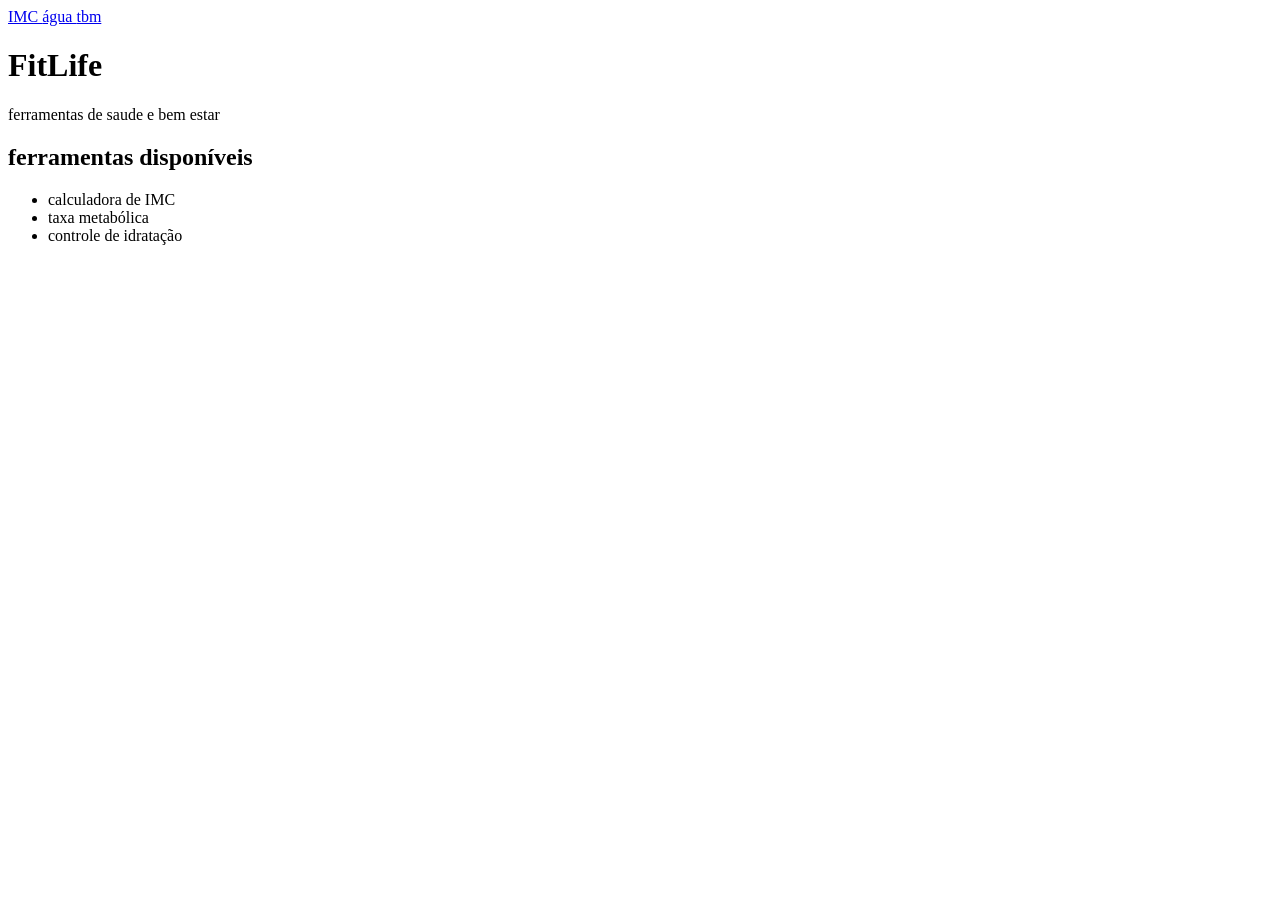
==== index.html @ dd8cd373 "adicionando fontes ao projeto" ====
<!DOCTYPE html>
<html lang="pt-BR">
<head>
    <meta charset="UTF-8">
    <meta name="viewport" content="width=device-width, initial-scale=1.0">
    <link rel="preconnect" href="https://fonts.googleapis.com">
    <link rel="preconnect" href="https://fonts.gstatic.com" crossorigin>
    <link href="https://fonts.googleapis.com/css2?family=Poppins:ital,wght@0,100;0,200;0,300;0,400;0,500;0,600;0,700;0,800;0,900;1,100;1,200;1,300;1,400;1,500;1,600;1,700;1,800;1,900&display=swap%22 rel="stylesheet">
    <title>FitLife</title>
</head>
<body style="font-family: poppins;">

    <a href="pages/IMC.html"> IMC </a>
    <a href="pages/water.html"> água </a>
    <a href="pages/tbm.html"> tbm </a>

    <h1>FitLife</h1>

    <p>ferramentas de saude e bem estar</p>

    <h2>ferramentas disponíveis</h2>
    <ul>
        <li>calculadora de IMC</li>
        <li>taxa metabólica</li>
        <li>controle de idratação</li>
    </ul>

</body>
</html>
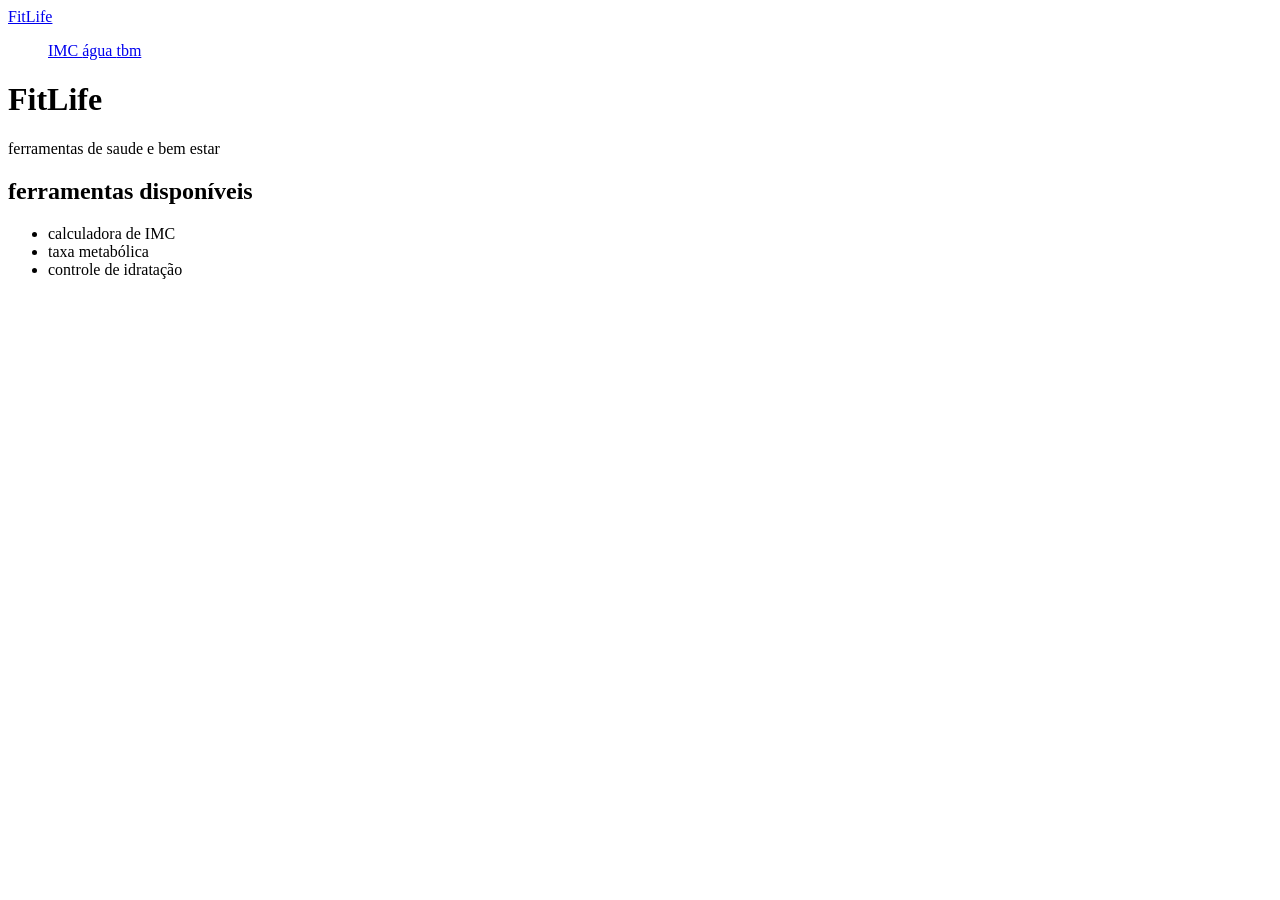
==== commit e34498c7: "adicionado a semantica para a navegação do site" ====
--- a/index.html
+++ b/index.html
@@ -10,9 +10,17 @@
 </head>
 <body style="font-family: poppins;">
 
-    <a href="pages/IMC.html"> IMC </a>
-    <a href="pages/water.html"> água </a>
-    <a href="pages/tbm.html"> tbm </a>
+    <nav>
+        <a href="index.html">FitLife</a>
+
+        <ul>
+            <a href="pages/IMC.html"> IMC </a>
+            <a href="pages/water.html"> água </a>
+            <a href="pages/tbm.html"> tbm </a>
+        </ul>
+
+    </nav>
+
 
     <h1>FitLife</h1>
 
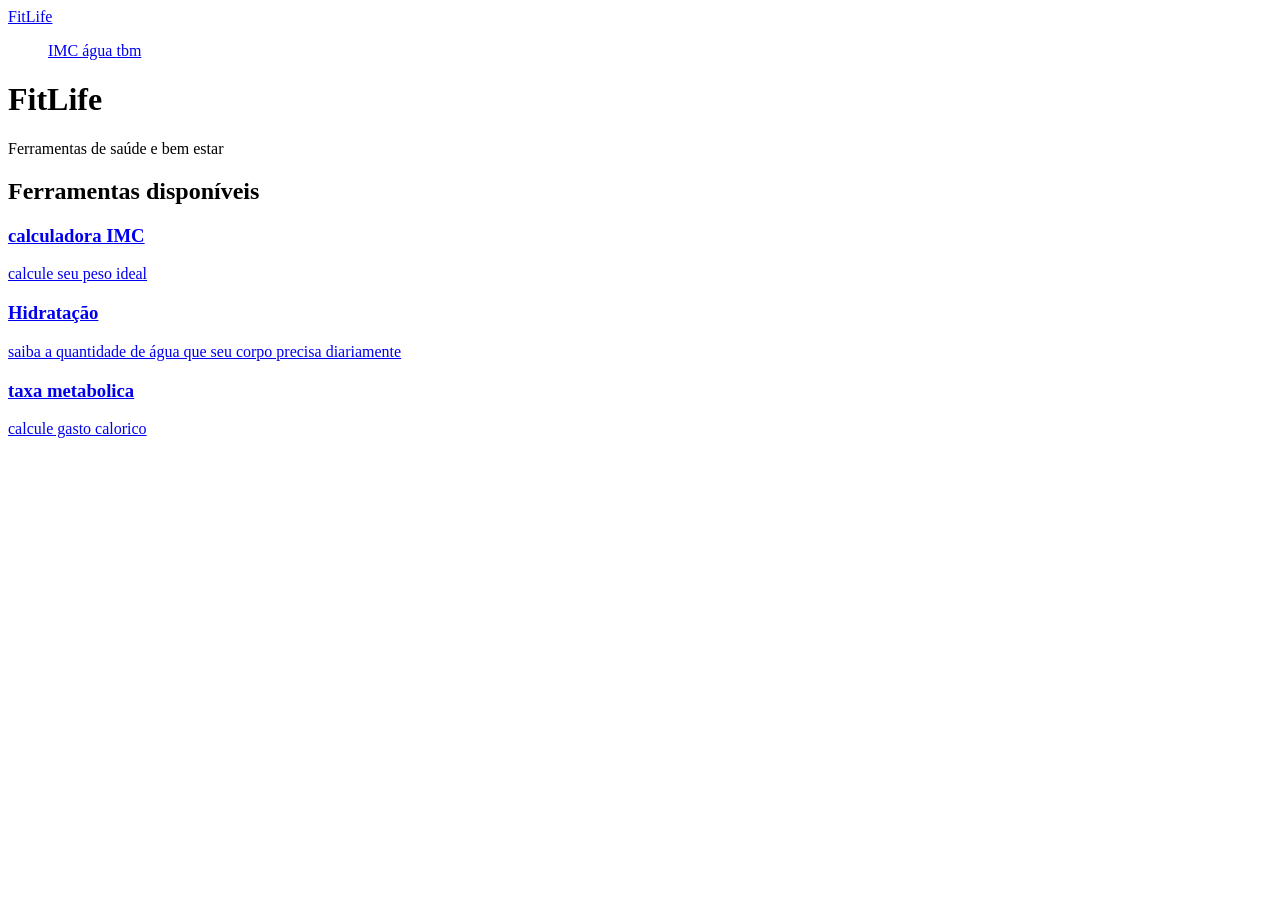
==== commit 29018049: "adicionando section dentro da main (semantica)" ====
--- a/index.html
+++ b/index.html
@@ -21,17 +21,42 @@
 
     </nav>
 
+    <header>
+        <h1>FitLife</h1>
 
-    <h1>FitLife</h1>
+        <p>Ferramentas de saúde e bem estar</p>
+    </header>
 
-    <p>ferramentas de saude e bem estar</p>
+    <main>
 
-    <h2>ferramentas disponíveis</h2>
-    <ul>
-        <li>calculadora de IMC</li>
-        <li>taxa metabólica</li>
-        <li>controle de idratação</li>
-    </ul>
+        <section>
+            <h2>Ferramentas disponíveis</h2>
+
+        <a href="pages/IMC.html">
+            
+            <h3>calculadora IMC</h3>
+            <p>calcule seu peso ideal</p>
+
+        </a>
+
+        <a href="pages/water.html">
+            
+            <h3>Hidratação</h3>
+            <p>saiba a quantidade de água que seu corpo precisa diariamente</p>
+
+        </a>
+
+        <a href="pages/tbm.html">
+            
+            <h3>taxa metabolica</h3>
+            <p>calcule gasto calorico</p>
+
+        </a>
+
+        </section>
+
+    </main>
+
 
 </body>
 </html>
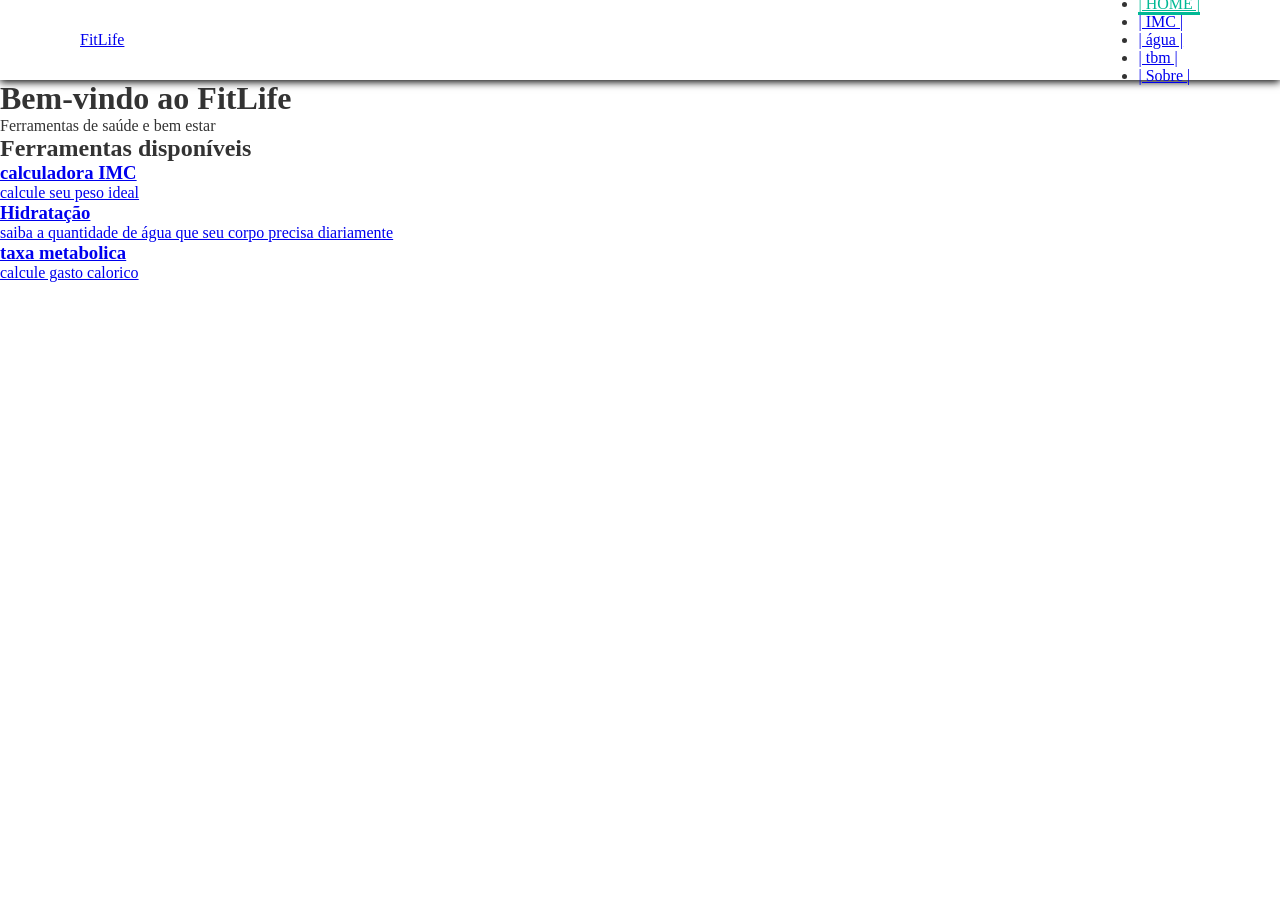
==== commit adf35883: "o basico do css" ====
--- a/index.html
+++ b/index.html
@@ -5,24 +5,27 @@
     <meta name="viewport" content="width=device-width, initial-scale=1.0">
     <link rel="preconnect" href="https://fonts.googleapis.com">
     <link rel="preconnect" href="https://fonts.gstatic.com" crossorigin>
+    <link rel="stylesheet" href="CSS/Style.css">
     <link href="https://fonts.googleapis.com/css2?family=Poppins:ital,wght@0,100;0,200;0,300;0,400;0,500;0,600;0,700;0,800;0,900;1,100;1,200;1,300;1,400;1,500;1,600;1,700;1,800;1,900&display=swap%22 rel="stylesheet">
     <title>FitLife</title>
 </head>
-<body style="font-family: poppins;">
+<body>
 
     <nav>
-        <a href="index.html">FitLife</a>
+        <a href="../index.html">FitLife</a>
 
-        <ul>
-            <a href="pages/IMC.html"> IMC </a>
-            <a href="pages/water.html"> água </a>
-            <a href="pages/tbm.html"> tbm </a>
+        <ul class="nav-link">
+            <li><a class="nav-link" id="nav-active" href="index.html">| HOME |</a></li>
+            <li><a class="nav-link" href="pages/IMC.html"> | IMC | </a></li>
+            <li><a class="nav-link"  href="pages/water.html"> | água | </a></li>
+            <li><a class="nav-link"  href="pages/tbm.html"> | tbm | </a></li>
+            <li><a class="nav-link"  href="pages/sobre.html"> | Sobre | </a></li>
         </ul>
 
     </nav>
 
     <header>
-        <h1>FitLife</h1>
+        <h1>Bem-vindo ao FitLife</h1>
 
         <p>Ferramentas de saúde e bem estar</p>
     </header>
--- a/CSS/Style.css
+++ b/CSS/Style.css
@@ -0,0 +1,35 @@
+* {
+    margin: 0;
+    padding: 0;
+    box-sizing: 0;
+}
+
+body{
+    font-family: "poppins";
+    background-color: white;
+    color: #333
+}
+
+nav{
+    display: flex;
+    justify-content: space-between;
+    align-items: center;
+
+    background-color: #fff;
+    padding: 0 80px;
+
+    height: 80px;
+
+    box-shadow: 0 2px 8px rgba(0, 0, 0, 1);
+}
+
+.nav-links {
+    display: flex;
+    list-style: none;
+    gap: 24px
+}
+
+#nav-active {
+    border-bottom: 3px #00b894 solid;
+    color: #00b894;
+}
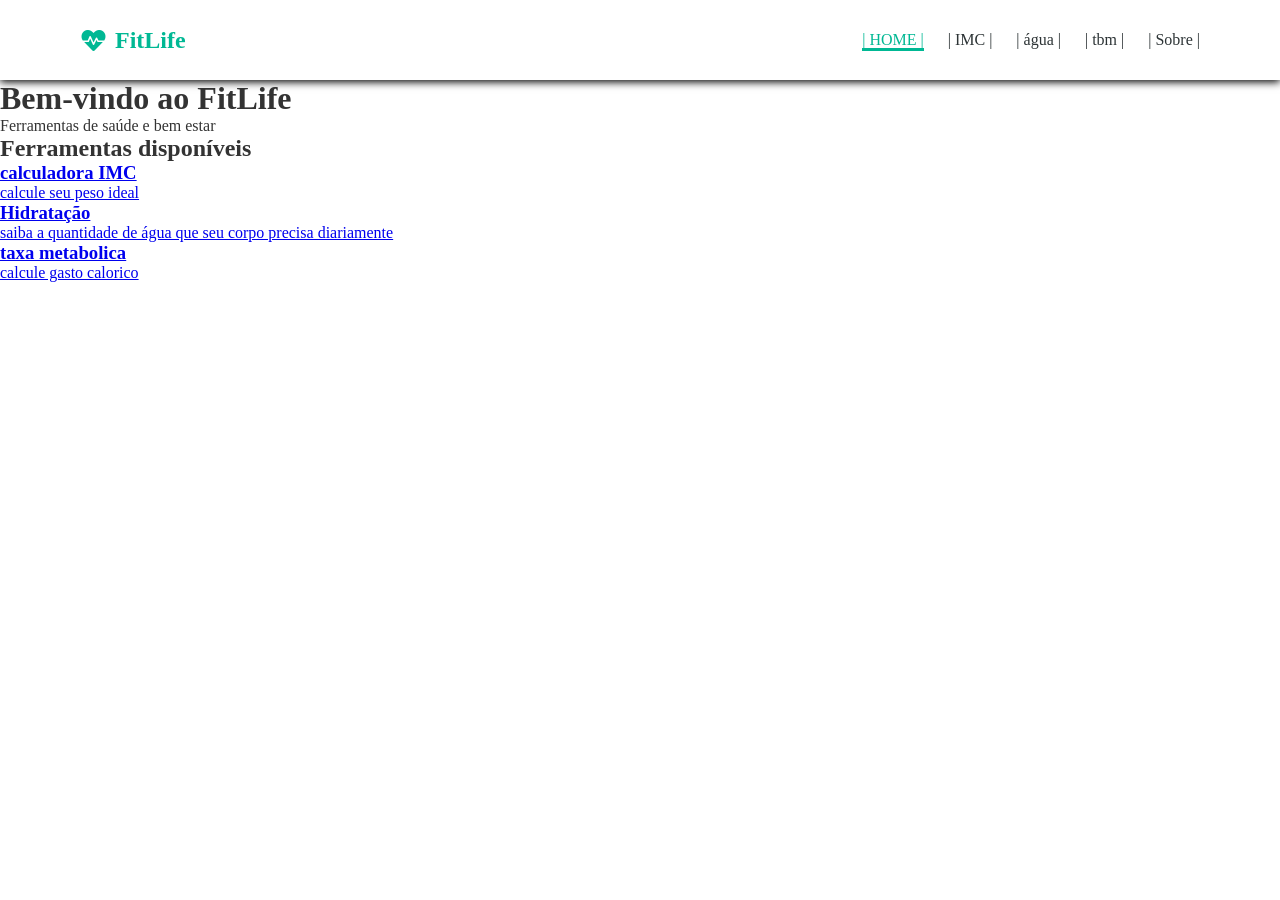
==== commit d92ab840: "finalizando o CSS inicial" ====
--- a/index.html
+++ b/index.html
@@ -6,15 +6,22 @@
     <link rel="preconnect" href="https://fonts.googleapis.com">
     <link rel="preconnect" href="https://fonts.gstatic.com" crossorigin>
     <link rel="stylesheet" href="CSS/Style.css">
+    <link
+  rel="stylesheet"
+  href="https://cdnjs.cloudflare.com/ajax/libs/font-awesome/6.0.0/css/all.min.css"
+/>
     <link href="https://fonts.googleapis.com/css2?family=Poppins:ital,wght@0,100;0,200;0,300;0,400;0,500;0,600;0,700;0,800;0,900;1,100;1,200;1,300;1,400;1,500;1,600;1,700;1,800;1,900&display=swap%22 rel="stylesheet">
     <title>FitLife</title>
 </head>
 <body>
 
     <nav>
-        <a href="../index.html">FitLife</a>
+        <a class="logo" href="../index.html">
+            <i class="fas fa-heartbeat"></i>
+            FitLife
+        </a>
 
-        <ul class="nav-link">
+        <ul class="nav-links">
             <li><a class="nav-link" id="nav-active" href="index.html">| HOME |</a></li>
             <li><a class="nav-link" href="pages/IMC.html"> | IMC | </a></li>
             <li><a class="nav-link"  href="pages/water.html"> | água | </a></li>
--- a/CSS/Style.css
+++ b/CSS/Style.css
@@ -29,7 +29,25 @@
     gap: 24px
 }
 
+.nav-link {
+    text-decoration: none;
+    color: #2d3436;
+    font-size: 16px
+}
+
 #nav-active {
     border-bottom: 3px #00b894 solid;
     color: #00b894;
+}
+
+.logo {
+    display: flex;
+    align-items: center;
+
+    gap: 8px;
+
+    font-size: 24px;
+    color: #00b894;
+    text-decoration: none;
+    font-weight: 600;
 }
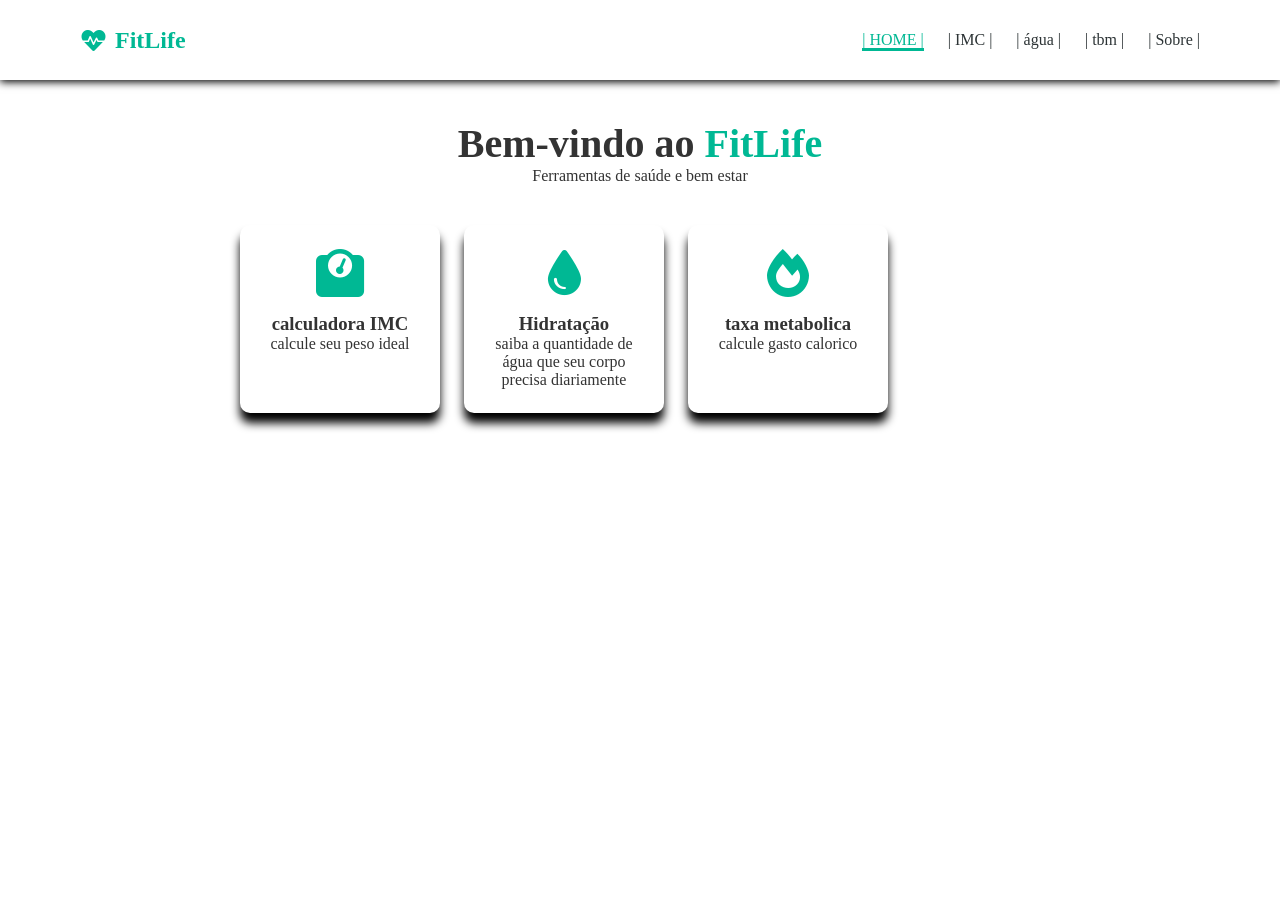
==== commit 73dadb35: "terminando o css do home" ====
--- a/index.html
+++ b/index.html
@@ -31,36 +31,32 @@
 
     </nav>
 
-    <header>
-        <h1>Bem-vindo ao FitLife</h1>
+    <header class="header-container">
+        <h1>Bem-vindo ao <span>FitLife</span></h1>
 
         <p>Ferramentas de saúde e bem estar</p>
     </header>
 
     <main>
 
-        <section>
-            <h2>Ferramentas disponíveis</h2>
+        <section class="card-section">
 
-        <a href="pages/IMC.html">
-            
+        <a class="feature-card" href="pages/IMC.html">
+            <i class="fas fa-weight"></i>
             <h3>calculadora IMC</h3>
             <p>calcule seu peso ideal</p>
-
         </a>
 
-        <a href="pages/water.html">
-            
+        <a class="feature-card" href="pages/water.html">
+            <i class="fas fa-tint"></i>
             <h3>Hidratação</h3>
             <p>saiba a quantidade de água que seu corpo precisa diariamente</p>
-
         </a>
 
-        <a href="pages/tbm.html">
-            
+        <a class="feature-card" href="pages/tbm.html">
+            <i class="fas fa-fire"></i>
             <h3>taxa metabolica</h3>
             <p>calcule gasto calorico</p>
-
         </a>
 
         </section>
--- a/CSS/Style.css
+++ b/CSS/Style.css
@@ -1,7 +1,7 @@
 * {
     margin: 0;
     padding: 0;
-    box-sizing: 0;
+    box-sizing: border-box;
 }
 
 body{
@@ -35,6 +35,10 @@
     font-size: 16px
 }
 
+.nav-link:hover{
+    color:#00b894;
+}
+
 #nav-active {
     border-bottom: 3px #00b894 solid;
     color: #00b894;
@@ -50,4 +54,50 @@
     color: #00b894;
     text-decoration: none;
     font-weight: 600;
+}
+
+.header-container {
+    text-align: center;
+    padding: 40px 0;
+
+}
+
+.header-container h1 {
+    font-size: 40px;
+}
+
+.header-container span {
+    color:#00b894;
+}
+
+main {
+    width: 800px;
+    margin: 0 auto;
+}
+
+.card-section {
+    text-align: center;
+    display: flex;
+    gap: 24px;
+}
+
+.feature-card:hover {
+    color:#00b894;
+}
+
+.feature-card {
+    background-color: #fff;
+    color:#333;
+    padding: 24px;
+    border-radius: 10px;
+    text-align: center;
+    box-shadow: 0 10px 10px rgba(0, 0, 0, 5);
+    text-decoration: none;
+    width: 200px;
+}
+
+.feature-card i {
+    font-size:  48px;
+    color:#00b894;
+    margin-bottom: 16px;
 }
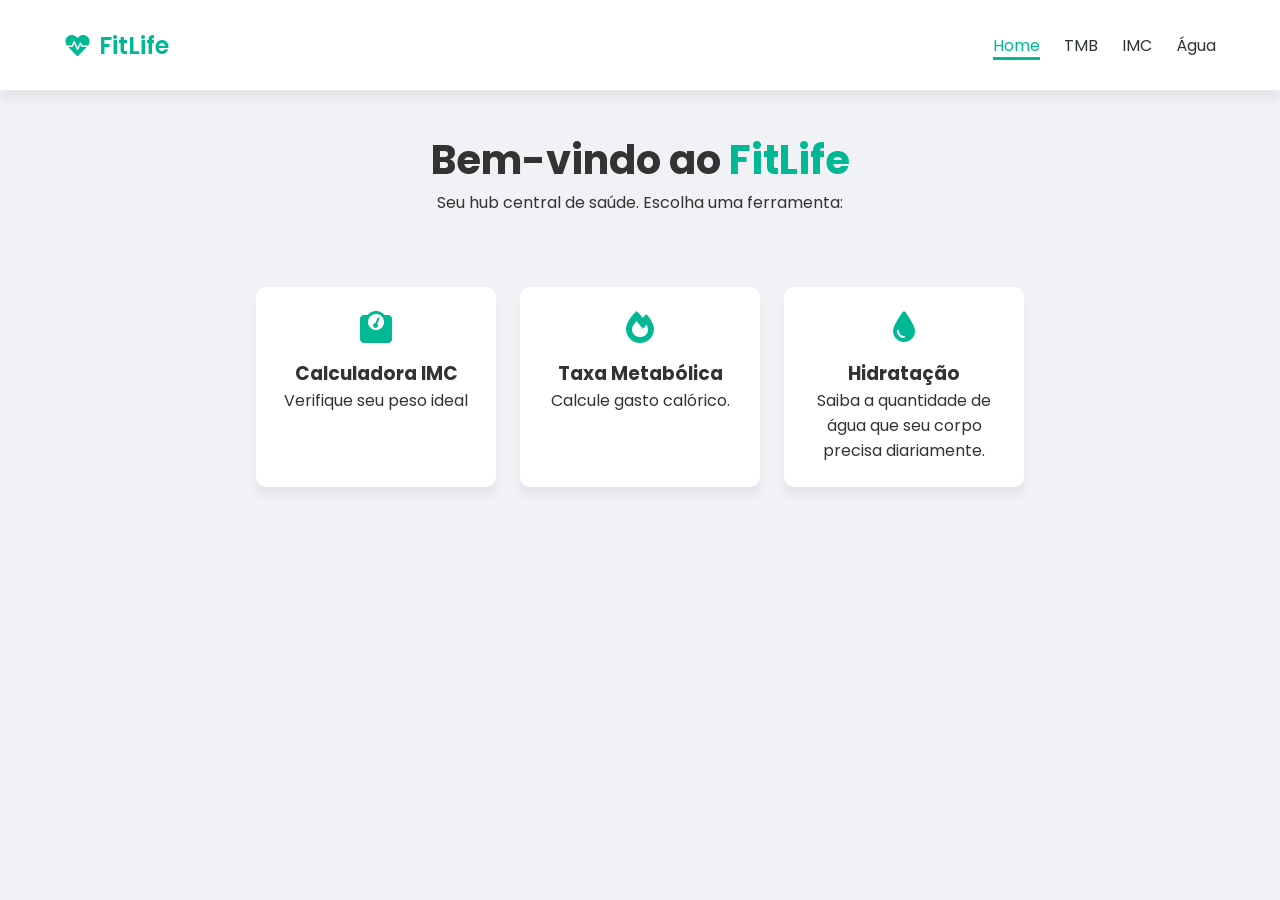
==== commit 83c42aba: "parte da responsividade" ====
--- a/index.html
+++ b/index.html
@@ -5,64 +5,59 @@
     <meta name="viewport" content="width=device-width, initial-scale=1.0">
     <link rel="preconnect" href="https://fonts.googleapis.com">
     <link rel="preconnect" href="https://fonts.gstatic.com" crossorigin>
+    <link href="https://fonts.googleapis.com/css2?family=Poppins:ital,wght@0,100;0,200;0,300;0,400;0,500;0,600;0,700;0,800;0,900;1,100;1,200;1,300;1,400;1,500;1,600;1,700;1,800;1,900&display=swap" rel="stylesheet">
     <link rel="stylesheet" href="CSS/Style.css">
     <link
-  rel="stylesheet"
-  href="https://cdnjs.cloudflare.com/ajax/libs/font-awesome/6.0.0/css/all.min.css"
-/>
-    <link href="https://fonts.googleapis.com/css2?family=Poppins:ital,wght@0,100;0,200;0,300;0,400;0,500;0,600;0,700;0,800;0,900;1,100;1,200;1,300;1,400;1,500;1,600;1,700;1,800;1,900&display=swap%22 rel="stylesheet">
+    rel="stylesheet"
+    href="https://cdnjs.cloudflare.com/ajax/libs/font-awesome/6.0.0/css/all.min.css"
+    />
+
     <title>FitLife</title>
 </head>
 <body>
-
     <nav>
-        <a class="logo" href="../index.html">
+        <a class="logo" href="index.html">    
             <i class="fas fa-heartbeat"></i>
             FitLife
         </a>
 
         <ul class="nav-links">
-            <li><a class="nav-link" id="nav-active" href="index.html">| HOME |</a></li>
-            <li><a class="nav-link" href="pages/IMC.html"> | IMC | </a></li>
-            <li><a class="nav-link"  href="pages/water.html"> | água | </a></li>
-            <li><a class="nav-link"  href="pages/tbm.html"> | tbm | </a></li>
-            <li><a class="nav-link"  href="pages/sobre.html"> | Sobre | </a></li>
+            <li><a class="nav-link" id="nav-active" href="index.html">Home</a></li>
+            <li><a class="nav-link" href="pages/tmb.html">TMB</a></li>
+            <li><a class="nav-link" href="pages/IMC.html">IMC</a></li>
+            <li><a class="nav-link" href="pages/water.html">Água</a></li>
         </ul>
+    </nav>
 
-    </nav>
 
     <header class="header-container">
         <h1>Bem-vindo ao <span>FitLife</span></h1>
-
-        <p>Ferramentas de saúde e bem estar</p>
+        <p>Seu hub central de saúde. Escolha uma ferramenta:</p>
     </header>
 
     <main>
+        <section class="cards-section">
+            <a class="feature-card" href="pages/imc.html">
+                <i class="fas fa-weight"></i>
+                <h3>Calculadora IMC</h3>
+                <p>Verifique seu peso ideal</p>
+            </a>
 
-        <section class="card-section">
+            <a class="feature-card" href="pages/tmb.html">
+                <i class="fas fa-fire"></i>
+                <h3>Taxa Metabólica</h3>
+                <p>Calcule gasto calórico.</p>
+            </a>
 
-        <a class="feature-card" href="pages/IMC.html">
-            <i class="fas fa-weight"></i>
-            <h3>calculadora IMC</h3>
-            <p>calcule seu peso ideal</p>
-        </a>
-
-        <a class="feature-card" href="pages/water.html">
-            <i class="fas fa-tint"></i>
-            <h3>Hidratação</h3>
-            <p>saiba a quantidade de água que seu corpo precisa diariamente</p>
-        </a>
-
-        <a class="feature-card" href="pages/tbm.html">
-            <i class="fas fa-fire"></i>
-            <h3>taxa metabolica</h3>
-            <p>calcule gasto calorico</p>
-        </a>
-
+            <a class="feature-card" href="pages/water.html">
+                <i class="fas fa-tint"></i>
+                <h3>Hidratação</h3>
+                <p>Saiba a quantidade de água que seu corpo precisa diariamente.</p>
+            </a>
         </section>
 
     </main>
 
-
+    
 </body>
 </html>
--- a/CSS/Style.css
+++ b/CSS/Style.css
@@ -1,103 +1,207 @@
+:root {
+  --primary-color: #00b894;
+  --primary-dark: #019477;
+  --secondary-color: #2d3436;
+  --background-color: #f0f2f5;
+  --card-color: #ffffff;
+  --text-color: #333333;
+  --muted-color: #636e72;
+  --danger-color: #d63031;
+  --water-color: #0984e3;
+  --border-color: #dfe6e9;
+  --result-box: #e8f8f5;
+ 
+  --shadow-md: 0 10px 10px rgba(0, 0, 0, 0.05);
+}
+
 * {
     margin: 0;
     padding: 0;
     box-sizing: border-box;
 }
 
-body{
-    font-family: "poppins";
-    background-color: white;
-    color: #333
-}
-
-nav{
+body {
+    font-family: "Poppins";
+    background-color: var(--background-color);
+    color: var(--text-color)
+}
+
+nav {
     display: flex;
     justify-content: space-between;
     align-items: center;
 
-    background-color: #fff;
-    padding: 0 80px;
-
-    height: 80px;
-
-    box-shadow: 0 2px 8px rgba(0, 0, 0, 1);
+    background-color: var(--card-color);
+    padding: 0 5%;
+    height: 10vh;
+    box-shadow: var(--shadow-md);
+}
+
+.logo {
+    /* flexbox */
+    display: flex;
+    align-items: center;
+
+    gap: 0.5rem;
+
+    font-size:1.5rem;
+    color: var(--primary-color);
+    text-decoration: none;
+    font-weight: 600;
 }
 
 .nav-links {
-    display: flex;
+    display:flex;
     list-style: none;
-    gap: 24px
+    gap: 1.5rem;
 }
 
 .nav-link {
     text-decoration: none;
-    color: #2d3436;
-    font-size: 16px
-}
-
-.nav-link:hover{
-    color:#00b894;
+    color: var(--secondary-color);
+    font-size: 1rem;
+}
+
+.nav-link:hover {
+    color: var(--primary-color)
 }
 
 #nav-active {
-    border-bottom: 3px #00b894 solid;
-    color: #00b894;
-}
-
-.logo {
-    display: flex;
-    align-items: center;
-
-    gap: 8px;
-
-    font-size: 24px;
-    color: #00b894;
-    text-decoration: none;
+    border-bottom: 3px var(--primary-color) solid;
+    color: var(--primary-color)
+}
+
+.header-container {
+    text-align: center;
+    padding: 2.5rem 0;
+}
+
+.header-container h1 {
+    font-size: 2.5rem;
+}
+
+.header-container span {
+    color: var(--primary-color)
+}
+
+main {
+    width: 80%;
+    margin: 0 auto;
+    padding: 2rem 0;
+}
+
+.cards-section {
+    text-align: center;
+    
+    display: flex;
+    justify-content: center;
+    flex-wrap: wrap;
+    gap: 1.5rem;
+}
+
+.feature-card {
+    background-color: var(--card-color);
+    color: var(--text-color);
+    padding: 1.5rem;
+    border-radius: 10px;
+    text-align: center;
+    text-decoration: none;
+    box-shadow: var(--shadow-md);
+    width: 15rem;
+}
+
+.feature-card:hover {
+    border: 2px solid var(--primary-color)
+}
+
+.feature-card i {
+    font-size: 2rem;
+    color: var(--primary-color);
+    margin-bottom: 1rem;
+}
+
+.tool-container {
+    display: flex;
+    width: 100;
+    gap: 1rem;
+    flex-direction: column;
+
+    padding: 2rem;
+    background-color: var(--card-color);
+    border-radius: 10px;
+    box-shadow: var(--shadow-md);
+}
+
+.tool-container-title {
+    text-align: center; 
+}
+
+.tool-container-title h2 {
+    color: var(--secondary-color);
+    font-size: 1.8rem;
+}
+
+.tool-container form {
+    display:flex;
+    flex-direction: column;
+    gap:1rem;
+}
+
+.from-group {
+    display: flex;
+    flex-direction: column;
+    gap: 0.5rem;
+}
+
+.from-group label{
     font-weight: 600;
-}
-
-.header-container {
-    text-align: center;
-    padding: 40px 0;
-
-}
-
-.header-container h1 {
-    font-size: 40px;
-}
-
-.header-container span {
-    color:#00b894;
-}
-
-main {
-    width: 800px;
-    margin: 0 auto;
-}
-
-.card-section {
-    text-align: center;
-    display: flex;
-    gap: 24px;
-}
-
-.feature-card:hover {
-    color:#00b894;
-}
-
-.feature-card {
-    background-color: #fff;
-    color:#333;
-    padding: 24px;
+    color: var(--secondary-color);
+}
+
+.from-group input {
+    padding: 0.8rem;
+    border: 2px solid var(--border-color);
+    border-radius: 5px;
+    font-size: 1rem;
+    font-family: inherit;
+}
+
+.from-group input:focus {
+    outline: none;
+    border-color: var(--primary-color);
+}
+
+.action-btn {
+    padding: 0.8rem 1rem;
+    background-color: var(--primary-color);
+    color: var(--card-color);
+    border: none;
+    border-radius: 5px;
+    font-size: 1rem;
+    font-weight: 600;
+    font-family: inherit;
+    cursor:pointer;
+    text-decoration: none;
+    text-align: center;
+    transition: 0.3s;
+
+}
+
+.action-btn:hover {
+    background-color: var(--primary-dark);
+}
+
+.btn-back{
+    background-color: var(--muted-color);
+}
+
+.btn-back:hover{
+    background-color: var(--secondary-color);
+}
+
+.result-box {
+    background-color: var(--result-box);
+    padding: 1.25rem;
     border-radius: 10px;
     text-align: center;
-    box-shadow: 0 10px 10px rgba(0, 0, 0, 5);
-    text-decoration: none;
-    width: 200px;
-}
-
-.feature-card i {
-    font-size:  48px;
-    color:#00b894;
-    margin-bottom: 16px;
 }
